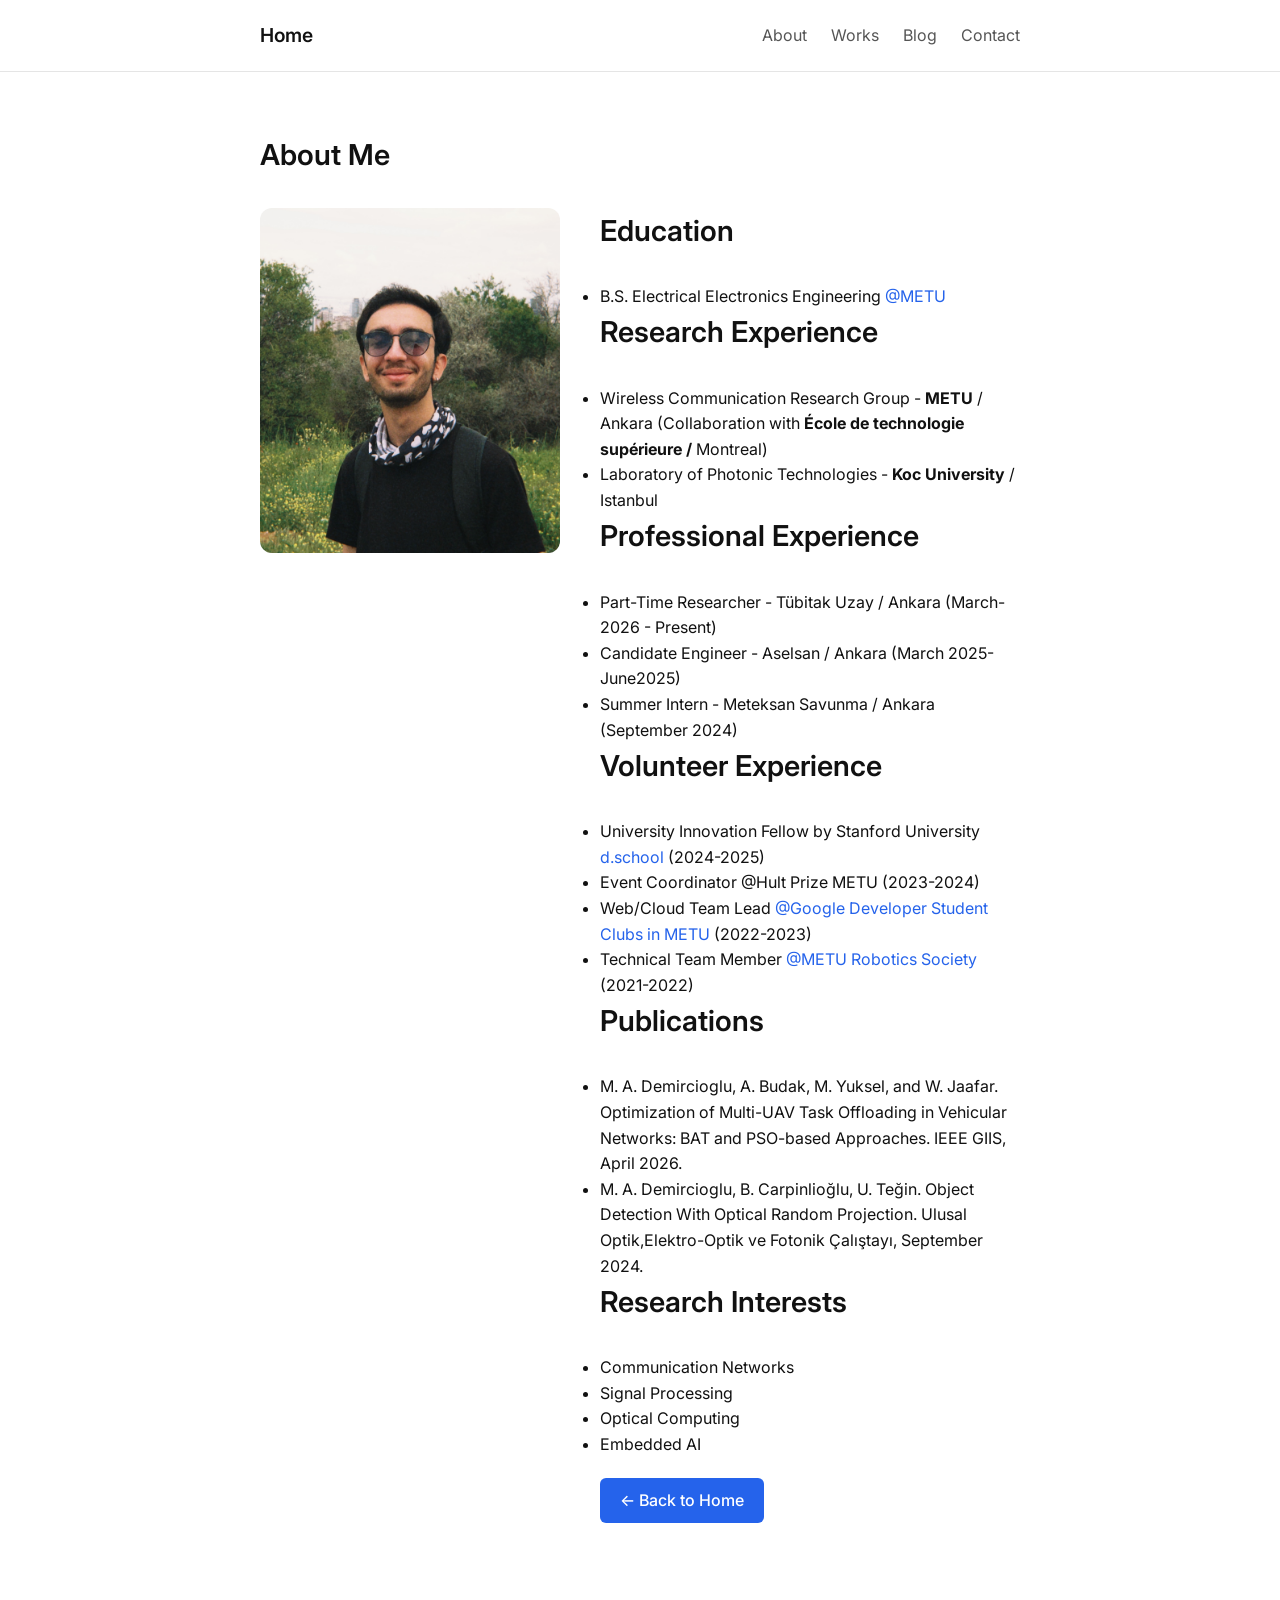
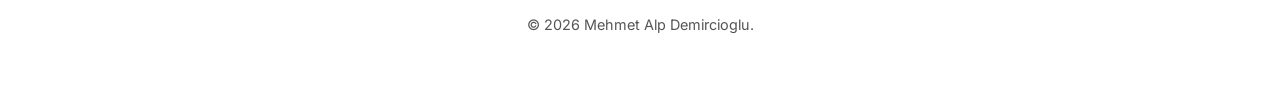
==== about.html @ d918d43d "feat: initialize personal portfolio website with home, about, works, and blog pages" ====
<!DOCTYPE html>
<html lang="en">

<head>
    <meta charset="UTF-8">
    <meta name="viewport" content="width=device-width, initial-scale=1.0">
    <title>About Me | Mehmet Alp Demircioglu</title>
    <!-- We use Inter font for a clean, professional look -->
    <link href="https://fonts.googleapis.com/css2?family=Inter:wght@400;500;600&display=swap" rel="stylesheet">
    <link rel="stylesheet" href="style.css">
</head>

<body>
    <header class="navbar">
        <div class="container">
            <div class="logo"><a href="index.html" style="color: inherit; text-decoration: none;">Home</a></div>
            <nav class="nav-links">
                <a href="about.html">About</a>
                <a href="works.html">Works</a>
                <a href="blog.html">Blog</a>
                <a href="index.html#contact">Contact</a>
            </nav>
        </div>
    </header>

    <main class="container">
        <section class="section">
            <h2>About Me</h2>
            <div class="about-content">
                <img src="assets/profile.jpg" alt="Profile Picture" class="profile-img"
                    style="width: 300px; height: auto;">
                <div class="about-text">
                    <h2>Education</h2>
                    <ul>
                        <li>B.S. Electrical Electronics Engineering <a href="https://eee.metu.edu.tr/">@METU</a></li>
                    </ul>

                    <h2>Research Experience</h2>

                    <ul>
                        <li>Wireless Communication Research Group - <strong>METU</strong> / Ankara (Collaboration with
                            <strong>École de technologie supérieure /</strong> Montreal)
                        </li>
                        <li>Laboratory of Photonic Technologies - <strong>Koc University</strong> / Istanbul</li>
                    </ul>

                    <h2>Professional Experience</h2>
                    <ul>
                        <li>Part-Time Researcher - Tübitak Uzay / Ankara (March-2026 - Present)</li>
                        <li>Candidate Engineer - Aselsan / Ankara (March 2025-June2025)</li>
                        <li>Summer Intern - Meteksan Savunma / Ankara (September 2024)</li>
                    </ul>

                    <h2>Volunteer Experience</h2>
                    <ul>
                        <li>University Innovation Fellow by Stanford University <a href="http://d.school">d.school</a>
                            (2024-2025)</li>
                        <li>Event Coordinator @Hult Prize METU (2023-2024)</li>
                        <li>Web/Cloud Team Lead <a
                                href="https://gdsc.community.dev/middle-east-technical-university/">@Google Developer
                                Student Clubs in METU</a> (2022-2023)</li>
                        <li>Technical Team Member <a href="https://robot.metu.edu.tr/index.php">@METU Robotics
                                Society</a> (2021-2022)</li>
                    </ul>

                    <h2>Publications</h2>
                    <ul>
                        <li>M. A. Demircioglu, A. Budak, M. Yuksel, and W. Jaafar. Optimization of Multi-UAV Task
                            Offloading in
                            Vehicular Networks: BAT and PSO-based Approaches. IEEE GIIS, April 2026.</li>
                        <li>M. A. Demircioglu, B. Carpinlioğlu, U. Teğin. Object Detection With Optical Random
                            Projection.
                            Ulusal Optik,Elektro-Optik ve Fotonik Çalıştayı, September 2024.</li>
                    </ul>

                    <h2>Research Interests</h2>
                    <ul>
                        <li>Communication Networks</li>
                        <li>Signal Processing</li>
                        <li>Optical Computing</li>
                        <li>Embedded AI</li>
                    </ul>

                    <a href="index.html" class="btn" style="margin-top: 20px;">&larr; Back to Home</a>
                </div>
            </div>
        </section>
    </main>

    <footer>
        <p>&copy; 2026 Mehmet Alp Demircioglu.</p>
    </footer>

</body>

</html>
---- style.css ----
/* --- VARIABLES (Edit these to change colors easily!) --- */
:root {
    --bg-color: #ffffff;
    --text-color: #111111;
    --text-secondary: #555555;
    --accent-color: #2563eb; /* Blue accent for buttons and links */
    --border-color: #e5e5e5;
    --font-family: 'Inter', sans-serif;
}

/* Dark mode auto-detection (Automatically switches based on user's OS preference) */
@media (prefers-color-scheme: dark) {
    :root {
        --bg-color: #121212;
        --text-color: #f5f5f5;
        --text-secondary: #a3a3a3;
        --accent-color: #60a5fa; /* Lighter blue for dark mode */
        --border-color: #2a2a2a;
    }
}

/* --- RESET & BASE STYLES --- */
* {
    box-sizing: border-box;
    margin: 0;
    padding: 0;
}

html {
    scroll-behavior: smooth;
}

body {
    background-color: var(--bg-color);
    color: var(--text-color);
    font-family: var(--font-family);
    line-height: 1.6;
}

/* --- LAYOUT --- */
.container {
    max-width: 800px; /* A clean, narrow layout for readability */
    margin: 0 auto;
    padding: 0 20px;
}

.section {
    padding: 60px 0;
    border-bottom: 1px solid var(--border-color);
}

.section:last-of-type {
    border-bottom: none;
}

/* --- TYPOGRAPHY --- */
h1, h2, h3 {
    font-weight: 600;
    margin-bottom: 15px;
    color: var(--text-color);
}

h2 {
    font-size: 1.8rem;
    margin-bottom: 30px;
}

p {
    margin-bottom: 20px;
    color: var(--text-secondary);
}

a {
    color: var(--accent-color);
    text-decoration: none;
}

a:hover {
    text-decoration: underline;
}

/* --- COMPONENTS --- */

/* Navbar */
.navbar {
    border-bottom: 1px solid var(--border-color);
    padding: 20px 0;
    position: sticky;
    top: 0;
    background-color: var(--bg-color);
    z-index: 10;
}

.navbar .container {
    display: flex;
    justify-content: space-between;
    align-items: center;
}

.logo {
    font-weight: 600;
    font-size: 1.2rem;
}

.nav-links a {
    margin-left: 20px;
    color: var(--text-secondary);
}

.nav-links a:hover {
    color: var(--text-color);
}

/* Buttons */
.btn {
    display: inline-block;
    padding: 10px 20px;
    background-color: var(--accent-color);
    color: #ffffff;
    border-radius: 6px;
    font-weight: 500;
    text-decoration: none;
    border: none;
    cursor: pointer;
}

.btn:hover {
    opacity: 0.9;
    text-decoration: none;
    color: #ffffff;
}

/* Hero Section */
.hero {
    padding: 100px 0 60px 0;
    text-align: left;
    border-bottom: 1px solid var(--border-color);
}

.hero h1 {
    font-size: 3rem;
    line-height: 1.2;
}

.hero .subtitle {
    font-size: 1.2rem;
    color: var(--text-secondary);
    font-weight: 500;
}

.hero .description {
    font-size: 1.1rem;
    max-width: 600px;
}

/* About Section */
.about-content {
    display: flex;
    gap: 40px;
    align-items: flex-start;
}

.profile-img {
    width: 200px;
    height: 200px;
    object-fit: cover;
    border-radius: 12px;
}

/* Works Section */
.works-grid {
    display: grid;
    grid-template-columns: 1fr 1fr;
    gap: 30px;
}

.project-card {
    border: 1px solid var(--border-color);
    border-radius: 8px;
    padding: 20px;
    background-color: transparent;
}

.project-card img {
    width: 100%;
    height: 180px;
    object-fit: cover;
    border-radius: 6px;
    margin-bottom: 15px;
}

.project-card h3 {
    font-size: 1.2rem;
    margin-bottom: 10px;
}

/* Footer */
footer {
    text-align: center;
    padding: 30px 0;
    color: var(--text-secondary);
    font-size: 0.9rem;
}

/* --- RESPONSIVE DESIGN (For mobile phones) --- */
@media (max-width: 768px) {
    .about-content {
        flex-direction: column;
    }
    
    .works-grid {
        grid-template-columns: 1fr;
    }
    
    .hero h1 {
        font-size: 2.2rem;
    }
}
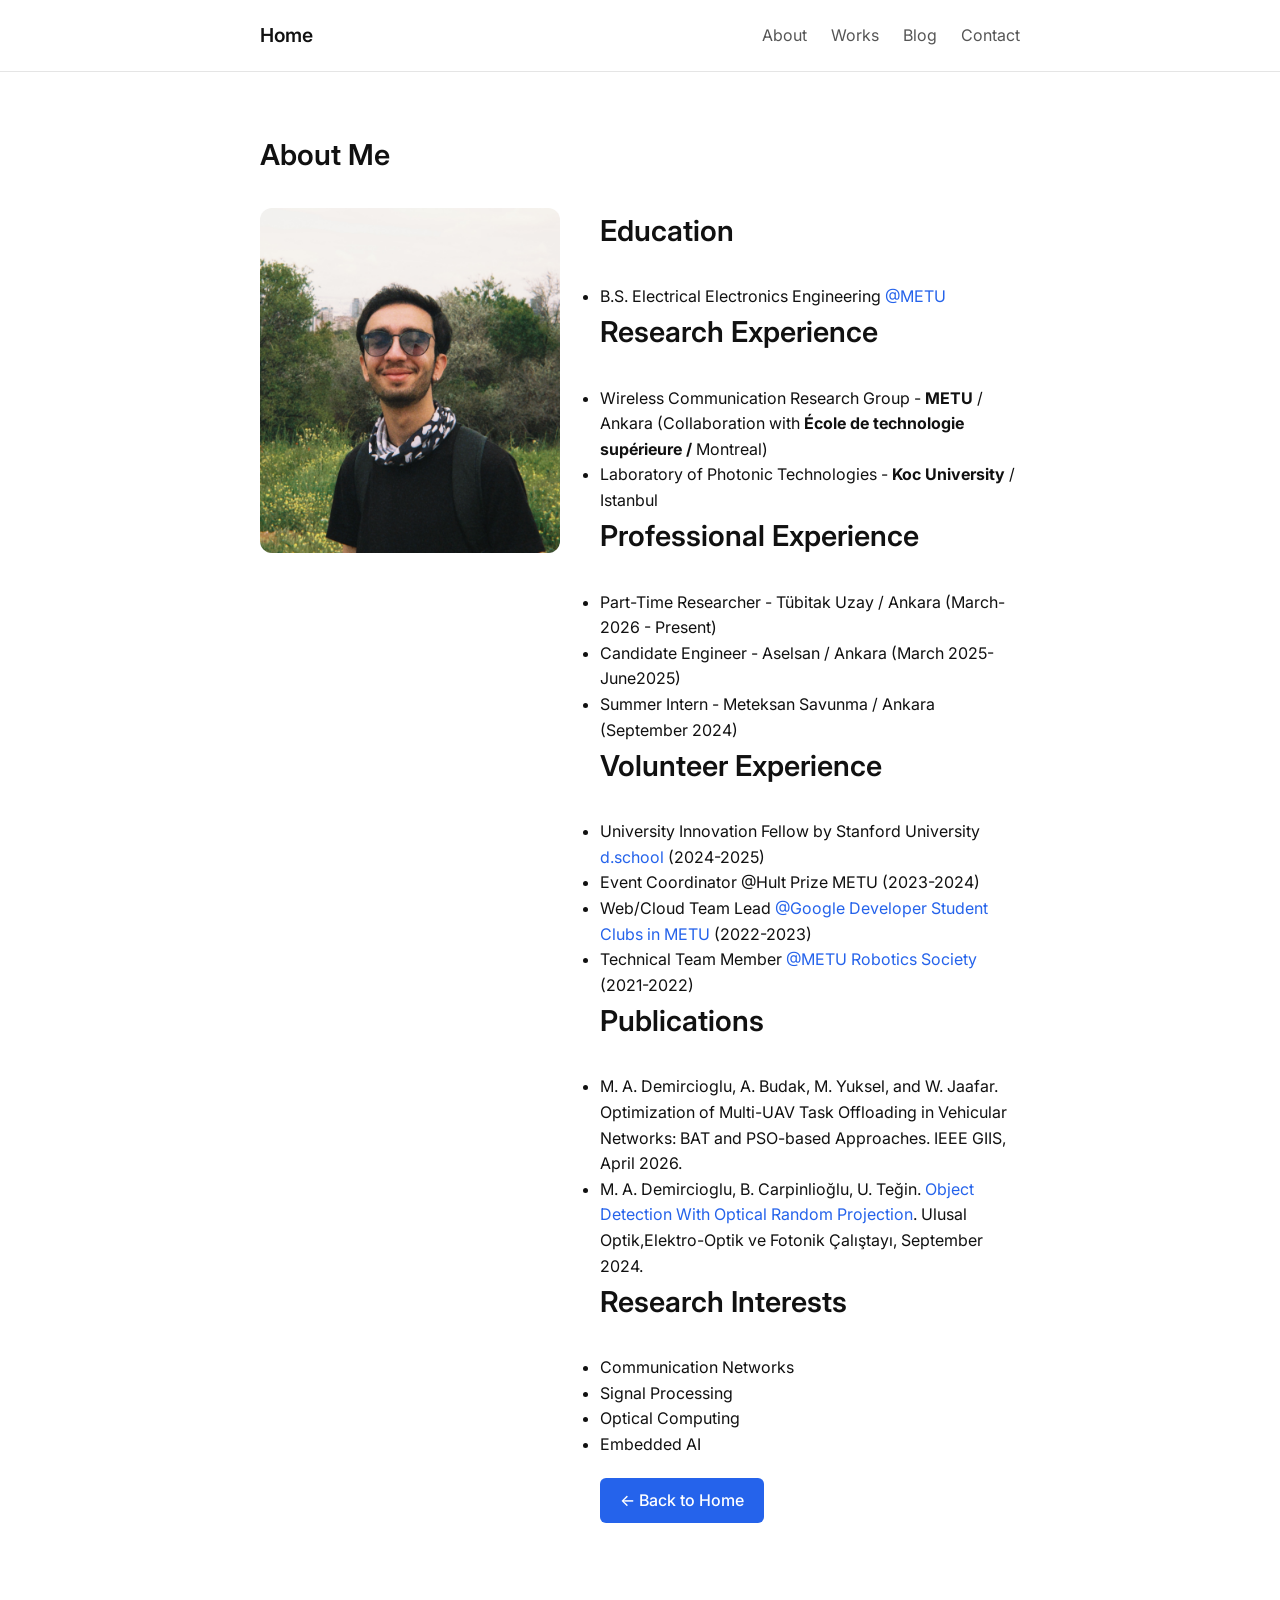
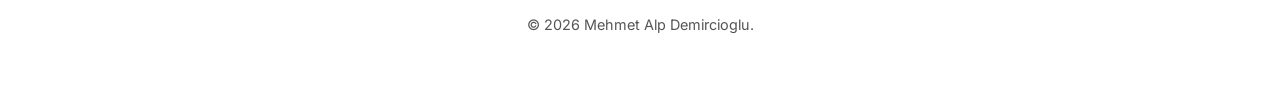
==== commit b56eaad5: "publications added" ====
--- a/about.html
+++ b/about.html
@@ -68,8 +68,7 @@
                         <li>M. A. Demircioglu, A. Budak, M. Yuksel, and W. Jaafar. Optimization of Multi-UAV Task
                             Offloading in
                             Vehicular Networks: BAT and PSO-based Approaches. IEEE GIIS, April 2026.</li>
-                        <li>M. A. Demircioglu, B. Carpinlioğlu, U. Teğin. Object Detection With Optical Random
-                            Projection.
+                        <li>M. A. Demircioglu, B. Carpinlioğlu, U. Teğin. <a href="https://drive.google.com/file/d/1a5N3f52yjNF33Iq4iBftFpwWrvONCbf4/view?usp=drive_link" target="_blank" rel="noopener noreferrer">Object Detection With Optical Random Projection</a>.
                             Ulusal Optik,Elektro-Optik ve Fotonik Çalıştayı, September 2024.</li>
                     </ul>
 
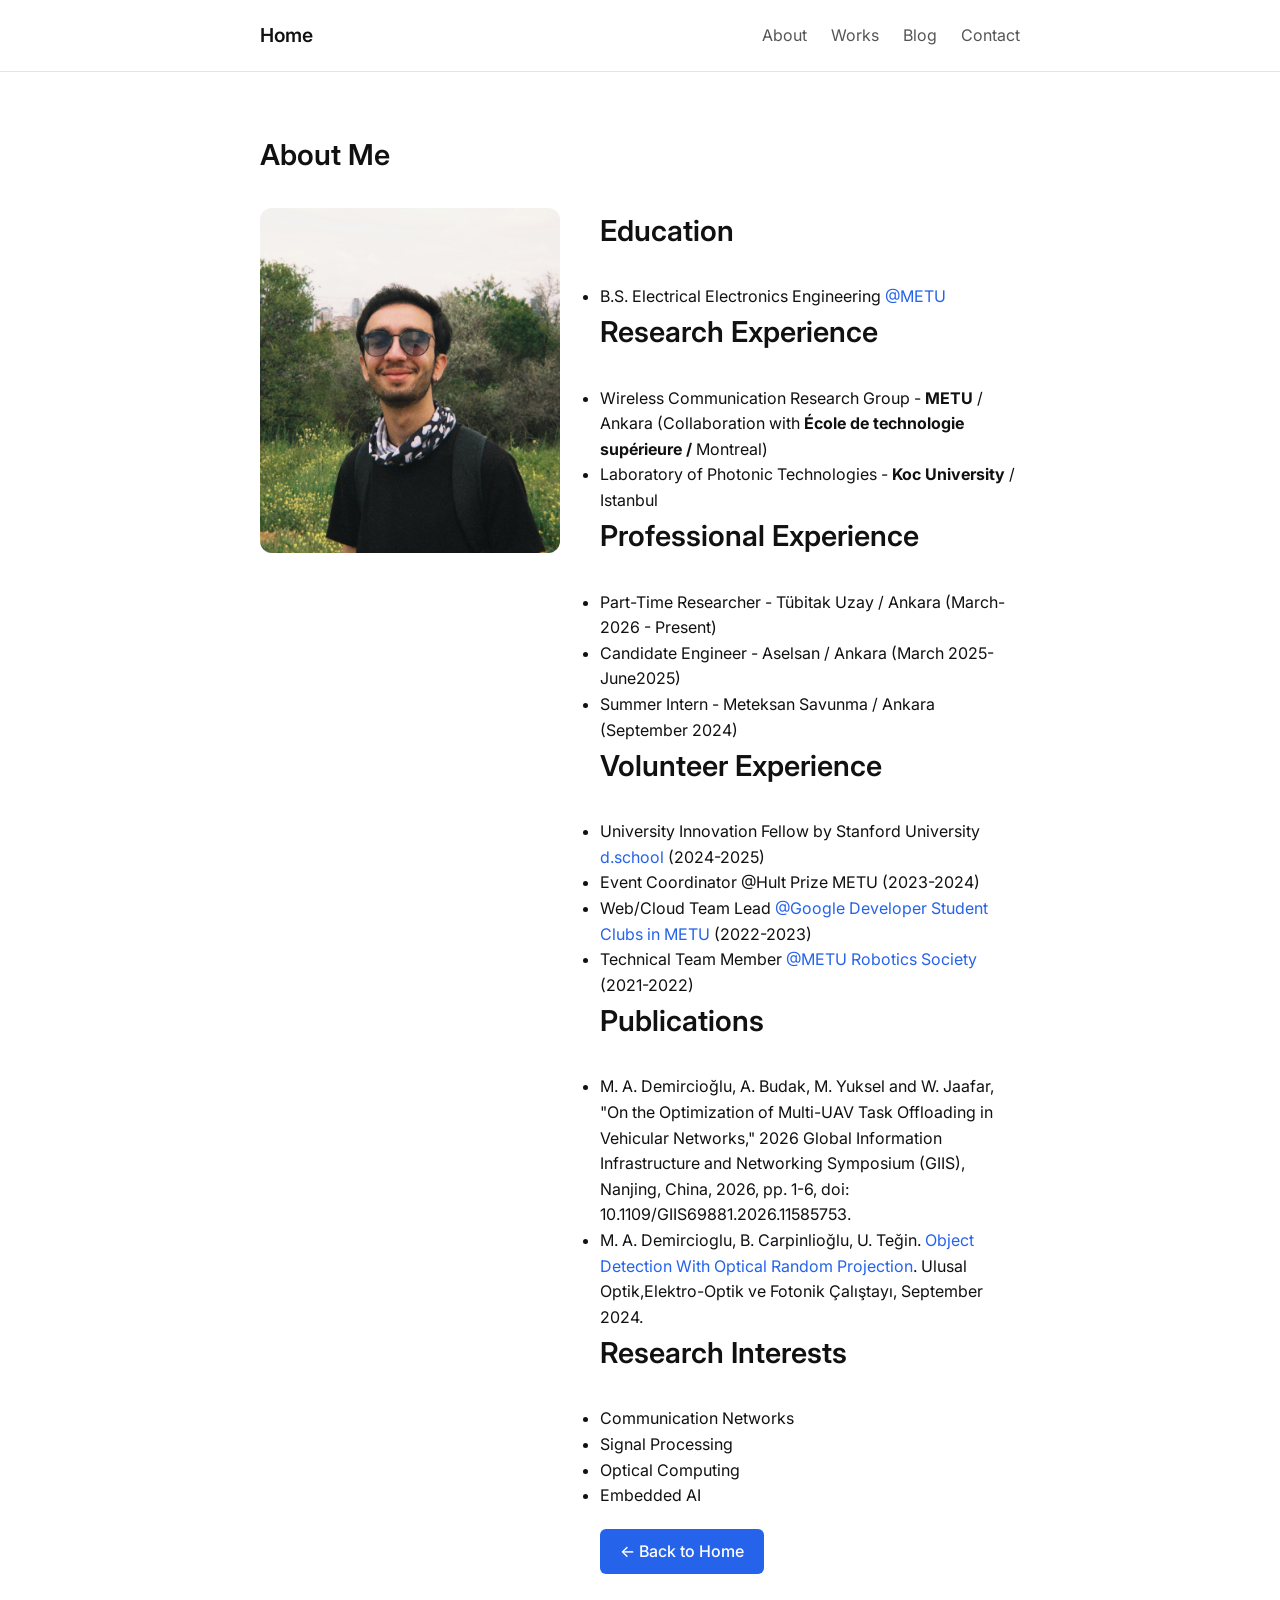
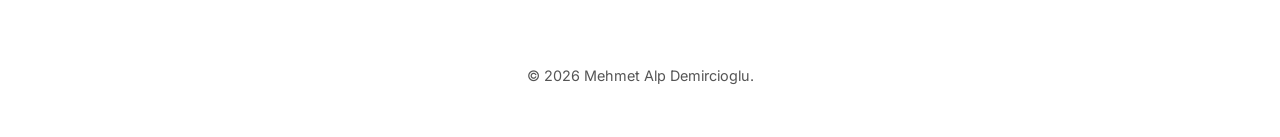
==== commit 38343895: "fixation fixation" ====
--- a/about.html
+++ b/about.html
@@ -65,9 +65,7 @@
 
                     <h2>Publications</h2>
                     <ul>
-                        <li>M. A. Demircioglu, A. Budak, M. Yuksel, and W. Jaafar. Optimization of Multi-UAV Task
-                            Offloading in
-                            Vehicular Networks: BAT and PSO-based Approaches. IEEE GIIS, April 2026.</li>
+                        <li>M. A. Demircioğlu, A. Budak, M. Yuksel and W. Jaafar, "On the Optimization of Multi-UAV Task Offloading in Vehicular Networks," 2026 Global Information Infrastructure and Networking Symposium (GIIS), Nanjing, China, 2026, pp. 1-6, doi: 10.1109/GIIS69881.2026.11585753.</li>
                         <li>M. A. Demircioglu, B. Carpinlioğlu, U. Teğin. <a href="https://drive.google.com/file/d/1a5N3f52yjNF33Iq4iBftFpwWrvONCbf4/view?usp=drive_link" target="_blank" rel="noopener noreferrer">Object Detection With Optical Random Projection</a>.
                             Ulusal Optik,Elektro-Optik ve Fotonik Çalıştayı, September 2024.</li>
                     </ul>
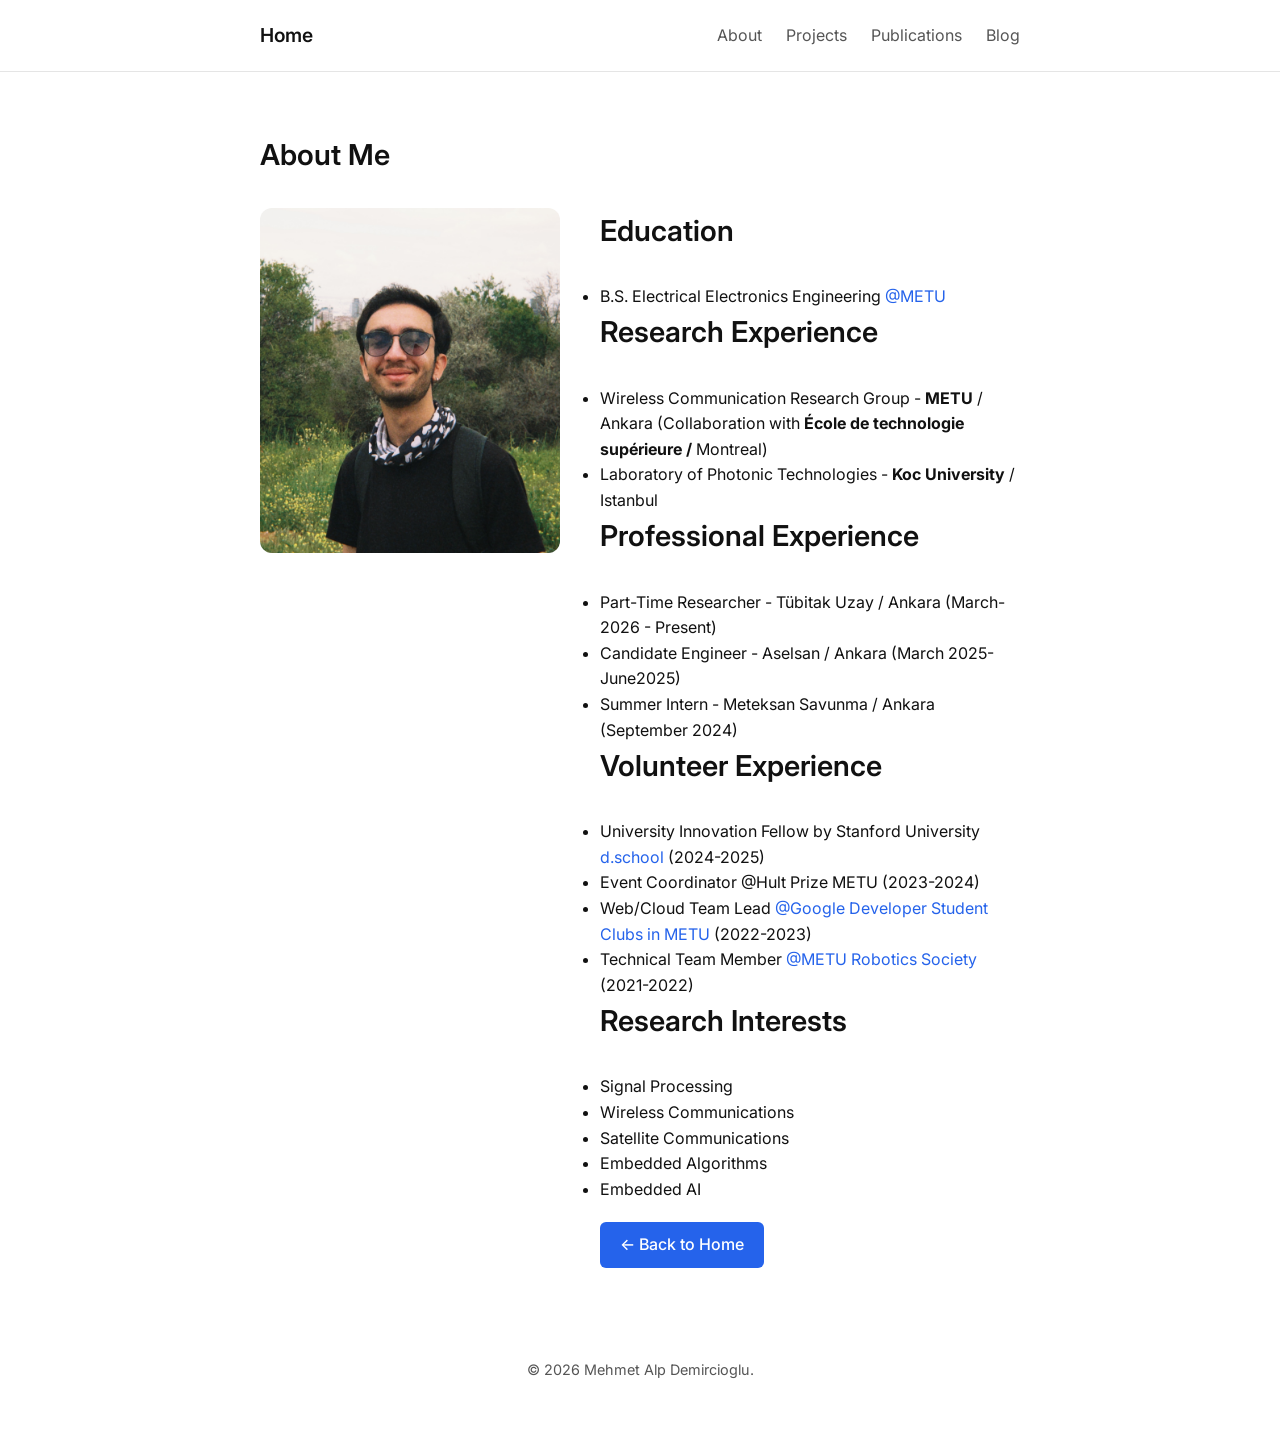
==== commit c3b2ce3c: "new" ====
--- a/about.html
+++ b/about.html
@@ -16,9 +16,9 @@
             <div class="logo"><a href="index.html" style="color: inherit; text-decoration: none;">Home</a></div>
             <nav class="nav-links">
                 <a href="about.html">About</a>
-                <a href="works.html">Works</a>
+                <a href="projects.html">Projects</a>
+                <a href="publications.html">Publications</a>
                 <a href="blog.html">Blog</a>
-                <a href="index.html#contact">Contact</a>
             </nav>
         </div>
     </header>
@@ -63,18 +63,12 @@
                                 Society</a> (2021-2022)</li>
                     </ul>
 
-                    <h2>Publications</h2>
-                    <ul>
-                        <li>M. A. Demircioğlu, A. Budak, M. Yuksel and W. Jaafar, "On the Optimization of Multi-UAV Task Offloading in Vehicular Networks," 2026 Global Information Infrastructure and Networking Symposium (GIIS), Nanjing, China, 2026, pp. 1-6, doi: 10.1109/GIIS69881.2026.11585753.</li>
-                        <li>M. A. Demircioglu, B. Carpinlioğlu, U. Teğin. <a href="https://drive.google.com/file/d/1a5N3f52yjNF33Iq4iBftFpwWrvONCbf4/view?usp=drive_link" target="_blank" rel="noopener noreferrer">Object Detection With Optical Random Projection</a>.
-                            Ulusal Optik,Elektro-Optik ve Fotonik Çalıştayı, September 2024.</li>
-                    </ul>
-
                     <h2>Research Interests</h2>
                     <ul>
-                        <li>Communication Networks</li>
                         <li>Signal Processing</li>
-                        <li>Optical Computing</li>
+                        <li>Wireless Communications</li>
+                        <li>Satellite Communications</li>
+                        <li>Embedded Algorithms</li>
                         <li>Embedded AI</li>
                     </ul>
 
